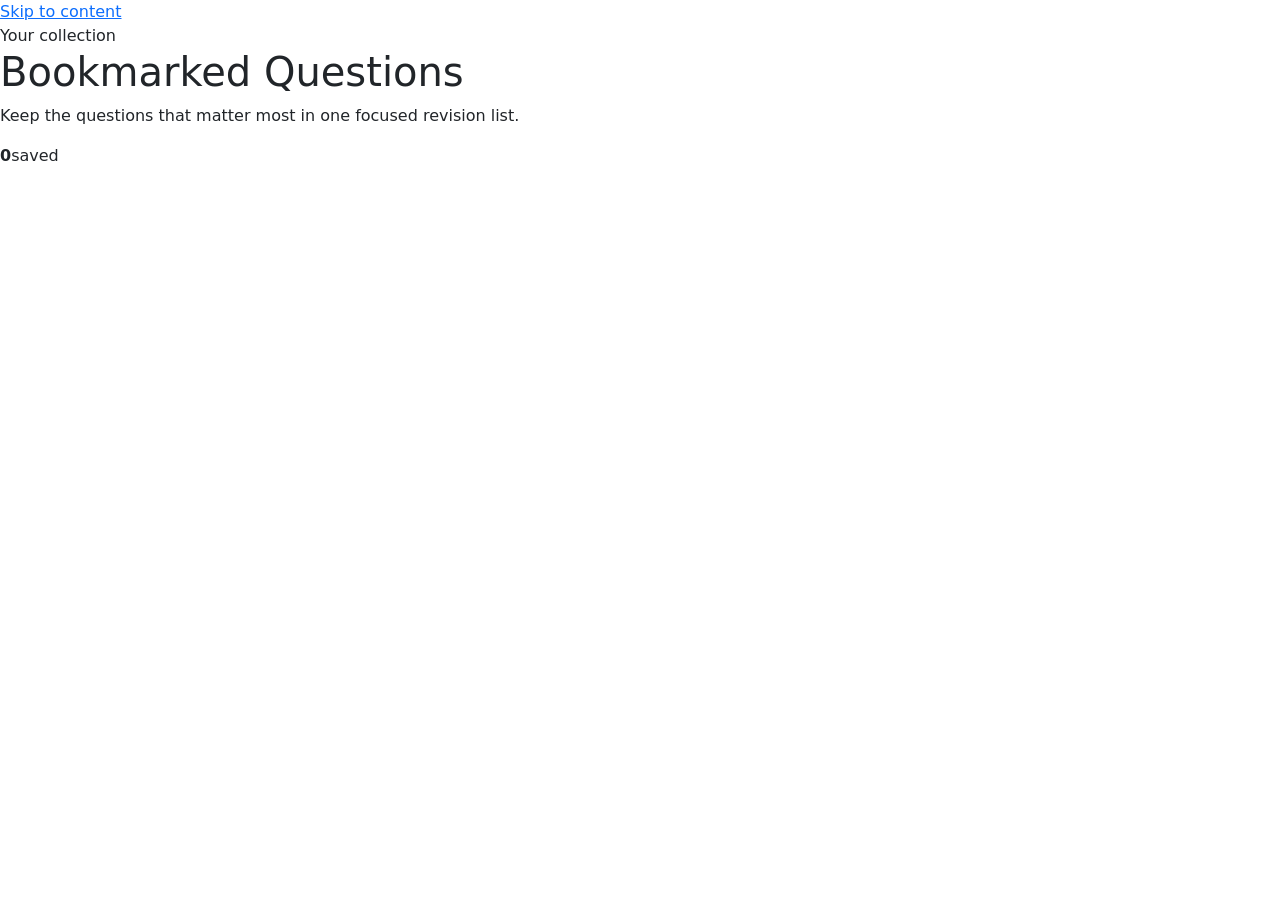
==== bookmarks.html @ b69c65d0 "initial" ====
<!doctype html>
<html lang="en">
<head>
  <meta charset="utf-8"><meta name="viewport" content="width=device-width,initial-scale=1"><meta name="description" content="Review your bookmarked interview questions."><meta name="theme-color" content="#2563eb"><title>Bookmarks — SkillInterview</title>
  <link rel="preconnect" href="https://fonts.googleapis.com"><link rel="preconnect" href="https://fonts.gstatic.com" crossorigin><link href="https://fonts.googleapis.com/css2?family=Poppins:wght@400;500;600;700&display=swap" rel="stylesheet">
  <link href="https://cdn.jsdelivr.net/npm/bootstrap@5.3.7/dist/css/bootstrap.min.css" rel="stylesheet"><link href="https://cdn.jsdelivr.net/npm/bootstrap-icons@1.13.1/font/bootstrap-icons.min.css" rel="stylesheet"><link href="assets/css/style.css" rel="stylesheet"><link href="assets/css/responsive.css" rel="stylesheet">
</head>
<body data-page="bookmarks">
  <a class="skip-link" href="#main-content">Skip to content</a><header id="site-header"></header><div id="mobile-backdrop" class="mobile-backdrop" hidden></div>
  <div class="app-shell"><aside id="sidebar" class="sidebar" aria-label="Categories"></aside>
    <main id="main-content" class="main-content">
      <section class="page-header"><span class="section-kicker">Your collection</span><div class="page-title-row"><div><h1>Bookmarked Questions</h1><p>Keep the questions that matter most in one focused revision list.</p></div><div class="question-count"><strong id="visible-count">0</strong><span>saved</span></div></div></section>
      <section id="questions-list" class="questions-list" aria-live="polite"></section>
    </main>
  </div><div id="toast-region" class="toast-region" aria-live="polite"></div>
  <script src="https://cdn.jsdelivr.net/npm/bootstrap@5.3.7/dist/js/bootstrap.bundle.min.js"></script><script type="module" src="assets/js/app.js"></script>
</body></html>
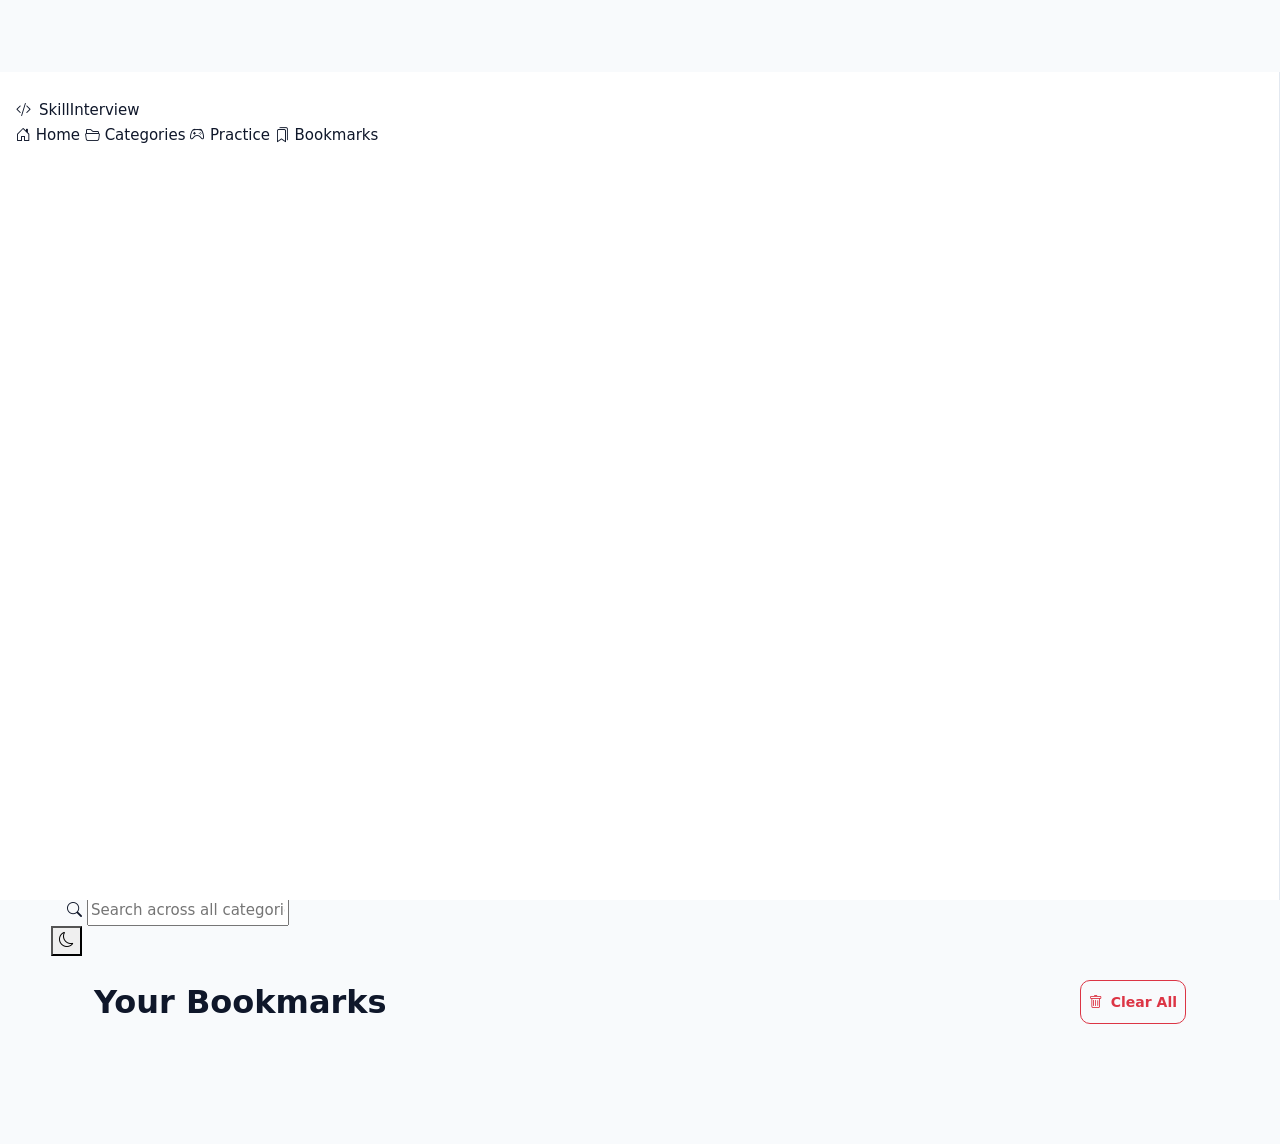
==== commit de7f9b2e: "initial" ====
--- a/bookmarks.html
+++ b/bookmarks.html
@@ -1,17 +1,113 @@
-<!doctype html>
+<!DOCTYPE html>
 <html lang="en">
 <head>
-  <meta charset="utf-8"><meta name="viewport" content="width=device-width,initial-scale=1"><meta name="description" content="Review your bookmarked interview questions."><meta name="theme-color" content="#2563eb"><title>Bookmarks — SkillInterview</title>
-  <link rel="preconnect" href="https://fonts.googleapis.com"><link rel="preconnect" href="https://fonts.gstatic.com" crossorigin><link href="https://fonts.googleapis.com/css2?family=Poppins:wght@400;500;600;700&display=swap" rel="stylesheet">
-  <link href="https://cdn.jsdelivr.net/npm/bootstrap@5.3.7/dist/css/bootstrap.min.css" rel="stylesheet"><link href="https://cdn.jsdelivr.net/npm/bootstrap-icons@1.13.1/font/bootstrap-icons.min.css" rel="stylesheet"><link href="assets/css/style.css" rel="stylesheet"><link href="assets/css/responsive.css" rel="stylesheet">
+    <meta charset="UTF-8">
+    <meta name="viewport" content="width=device-width, initial-scale=1.0">
+    <title>SkillInterview - Bookmarks</title>
+    <!-- Bootstrap CSS -->
+    <link href="https://cdn.jsdelivr.net/npm/bootstrap@5.3.0/dist/css/bootstrap.min.css" rel="stylesheet">
+    <!-- Bootstrap Icons -->
+    <link rel="stylesheet" href="https://cdn.jsdelivr.net/npm/bootstrap-icons@1.11.1/font/bootstrap-icons.css">
+    <!-- Custom CSS -->
+    <link rel="stylesheet" href="assets/css/style.css">
+    <link rel="stylesheet" href="assets/css/responsive.css">
 </head>
-<body data-page="bookmarks">
-  <a class="skip-link" href="#main-content">Skip to content</a><header id="site-header"></header><div id="mobile-backdrop" class="mobile-backdrop" hidden></div>
-  <div class="app-shell"><aside id="sidebar" class="sidebar" aria-label="Categories"></aside>
-    <main id="main-content" class="main-content">
-      <section class="page-header"><span class="section-kicker">Your collection</span><div class="page-title-row"><div><h1>Bookmarked Questions</h1><p>Keep the questions that matter most in one focused revision list.</p></div><div class="question-count"><strong id="visible-count">0</strong><span>saved</span></div></div></section>
-      <section id="questions-list" class="questions-list" aria-live="polite"></section>
-    </main>
-  </div><div id="toast-region" class="toast-region" aria-live="polite"></div>
-  <script src="https://cdn.jsdelivr.net/npm/bootstrap@5.3.7/dist/js/bootstrap.bundle.min.js"></script><script type="module" src="assets/js/app.js"></script>
-</body></html>
+<body data-theme="light">
+    <div class="app-container">
+        <!-- Sidebar -->
+        <aside class="sidebar" id="sidebar">
+            <div class="sidebar-header">
+                <a href="index.html" class="sidebar-brand">
+                    <i class="bi bi-code-slash me-2"></i>SkillInterview
+                </a>
+            </div>
+            <nav class="sidebar-nav">
+                <a href="index.html" class="nav-item"><i class="bi bi-house-door"></i> Home</a>
+                <a href="categories.html?cat=python.json" class="nav-item"><i class="bi bi-folder2-open"></i> Categories</a>
+                <a href="practice.html" class="nav-item"><i class="bi bi-controller"></i> Practice</a>
+                <a href="bookmarks.html" class="nav-item active"><i class="bi bi-bookmarks"></i> Bookmarks</a>
+            </nav>
+        </aside>
+
+        <!-- Main Content -->
+        <main class="main-content">
+            <!-- Top Header -->
+            <header class="top-header">
+                <button class="sidebar-toggle-btn" id="sidebarToggle">
+                    <i class="bi bi-list"></i>
+                </button>
+                <div class="search-wrapper m-0 mx-3 flex-grow-1" style="max-width: 400px;">
+                    <i class="bi bi-search search-icon"></i>
+                    <input type="text" class="search-input" id="globalSearch" placeholder="Search across all categories...">
+                </div>
+                <div class="ms-auto d-flex align-items-center">
+                    <button class="theme-toggle-btn" id="themeToggle" title="Toggle Dark Mode">
+                        <i class="bi bi-moon"></i>
+                    </button>
+                </div>
+            </header>
+
+            <section class="container px-4 py-4">
+                <div class="d-flex justify-content-between align-items-center mb-4">
+                    <h2 class="fw-bold m-0">Your Bookmarks</h2>
+                    <button class="btn btn-outline-danger btn-sm" onclick="clearBookmarks()">
+                        <i class="bi bi-trash"></i> Clear All
+                    </button>
+                </div>
+                
+                <div id="bookmarksContainer">
+                    <!-- Bookmarked questions load here -->
+                </div>
+            </section>
+        </main>
+    </div>
+
+    <!-- Scripts -->
+    <script src="assets/js/darkmode.js"></script>
+    <script src="assets/js/app.js"></script>
+    <script src="assets/js/bookmarks.js"></script>
+    <script src="assets/js/loader.js"></script>
+    <script src="assets/js/search.js"></script>
+    
+    <script>
+        document.addEventListener('DOMContentLoaded', () => {
+            renderBookmarks();
+        });
+
+        // We override the global bookmark handler here to also remove the card from the UI
+        const originalHandleBookmark = window.DataLoader.handleBookmark;
+        window.DataLoader.handleBookmark = function(btnElement, encodedQuestion) {
+            originalHandleBookmark.call(this, btnElement, encodedQuestion);
+            // Re-render after a slight delay to allow animation or immediate removal
+            setTimeout(renderBookmarks, 300);
+        };
+
+        function renderBookmarks() {
+            const container = document.getElementById('bookmarksContainer');
+            const bookmarks = BookmarkManager.getBookmarks();
+            
+            if (bookmarks.length === 0) {
+                container.innerHTML = `
+                    <div class="text-center py-5">
+                        <i class="bi bi-bookmarks text-muted mb-3" style="font-size: 3rem;"></i>
+                        <h4 class="text-muted">No bookmarks yet</h4>
+                        <p class="text-muted">Questions you save will appear here.</p>
+                        <a href="categories.html?cat=python.json" class="btn btn-primary mt-2">Start Exploring</a>
+                    </div>
+                `;
+                return;
+            }
+
+            const html = bookmarks.map(q => window.DataLoader.renderQuestion(q)).join('');
+            container.innerHTML = html;
+        }
+
+        function clearBookmarks() {
+            if(confirm("Are you sure you want to clear all bookmarks?")) {
+                localStorage.removeItem('skillinterview_bookmarks');
+                renderBookmarks();
+            }
+        }
+    </script>
+</body>
+</html>
--- a/assets/css/style.css
+++ b/assets/css/style.css
@@ -0,0 +1,3 @@
+:root{--primary:#2563eb;--primary-dark:#1d4ed8;--accent:#3b82f6;--success:#22c55e;--warning:#f59e0b;--danger:#ef4444;--bg:#f8fafc;--surface:#fff;--surface-2:#f1f5f9;--text:#0f172a;--muted:#64748b;--border:#e2e8f0;--shadow:0 12px 32px rgba(15,23,42,.07);--shadow-sm:0 4px 16px rgba(15,23,42,.06);--radius:16px;--header:72px;--sidebar:260px;--ease:180ms ease}
+[data-theme=dark]{--bg:#0b1120;--surface:#111827;--surface-2:#1e293b;--text:#f8fafc;--muted:#94a3b8;--border:#263449;--shadow:0 14px 40px rgba(0,0,0,.24);--shadow-sm:0 4px 18px rgba(0,0,0,.2)}
+*{box-sizing:border-box}html{scroll-behavior:smooth}body{margin:0;background:var(--bg);color:var(--text);font-family:Poppins,system-ui,sans-serif;font-size:15px;line-height:1.65;transition:background var(--ease),color var(--ease)}button,input{font:inherit}a{color:inherit;text-decoration:none}img{max-width:100%}.skip-link{position:fixed;z-index:9999;top:8px;left:8px;padding:10px 14px;background:var(--primary);color:#fff;border-radius:8px;transform:translateY(-150%)}.skip-link:focus{transform:none}.site-header{position:sticky;top:0;z-index:1040;height:var(--header);display:flex;align-items:center;background:color-mix(in srgb,var(--surface) 94%,transparent);border-bottom:1px solid var(--border);backdrop-filter:blur(16px)}.navbar-inner{width:100%;display:flex;align-items:center;gap:28px;padding:0 28px}.brand{display:flex;align-items:center;gap:11px;font-size:19px;font-weight:700;white-space:nowrap}.brand-mark{width:38px;height:38px;display:grid;place-items:center;background:var(--primary);color:#fff;border-radius:11px;font-size:20px;box-shadow:0 7px 16px rgba(37,99,235,.25)}.desktop-nav{display:flex;align-items:center;gap:4px}.desktop-nav a{padding:9px 12px;border-radius:9px;color:var(--muted);font-size:14px;font-weight:500}.desktop-nav a:hover,.desktop-nav a.active{color:var(--primary);background:color-mix(in srgb,var(--primary) 8%,transparent)}.nav-actions{display:flex;align-items:center;gap:8px;margin-left:auto}.header-search{position:relative;width:min(310px,24vw)}.header-search i{position:absolute;left:13px;top:50%;transform:translateY(-50%);color:var(--muted)}.header-search input{width:100%;height:42px;padding:0 14px 0 38px;color:var(--text);background:var(--surface-2);border:1px solid transparent;border-radius:10px;outline:0}.header-search input:focus{border-color:var(--accent);box-shadow:0 0 0 3px rgba(37,99,235,.12)}.icon-btn,.menu-btn{width:44px;height:44px;display:grid;place-items:center;border:1px solid var(--border);background:var(--surface);color:var(--text);border-radius:11px;cursor:pointer;transition:all var(--ease)}.icon-btn:hover,.menu-btn:hover{border-color:var(--primary);color:var(--primary)}.menu-btn{display:none}.app-shell{display:grid;grid-template-columns:var(--sidebar) minmax(0,1fr);min-height:calc(100vh - var(--header))}.sidebar{position:sticky;top:var(--header);height:calc(100vh - var(--header));overflow-y:auto;padding:26px 16px;background:var(--surface);border-right:1px solid var(--border)}.sidebar-label{display:block;padding:0 12px 10px;color:var(--muted);font-size:11px;font-weight:600;letter-spacing:.12em;text-transform:uppercase}.sidebar-list{display:grid;gap:3px}.sidebar-link{display:flex;align-items:center;gap:12px;min-height:44px;padding:9px 12px;color:var(--muted);font-size:13px;font-weight:500;border-radius:9px;transition:all var(--ease)}.sidebar-link i{width:20px;font-size:17px}.sidebar-link:hover,.sidebar-link.active{color:var(--primary);background:color-mix(in srgb,var(--primary) 9%,transparent)}.sidebar-progress{margin:26px 6px 0;padding:16px;background:var(--surface-2);border:1px solid var(--border);border-radius:13px}.sidebar-progress p{margin:0 0 8px;font-size:12px;color:var(--muted)}.sidebar-progress strong{display:block;margin-bottom:9px;font-size:14px}.main-content{min-width:0;padding:36px clamp(20px,4vw,64px) 72px}.hero{display:grid;grid-template-columns:minmax(0,1.25fr) minmax(320px,.75fr);align-items:center;gap:clamp(36px,6vw,80px);min-height:520px;padding:56px clamp(4px,2vw,28px)}.eyebrow,.section-kicker{display:inline-flex;align-items:center;gap:7px;color:var(--primary);font-size:12px;font-weight:600;letter-spacing:.08em;text-transform:uppercase}.hero h1{max-width:720px;margin:16px 0;font-size:clamp(2.55rem,5vw,4.65rem);line-height:1.08;letter-spacing:-.045em;font-weight:700}.hero h1 span{color:var(--primary)}.hero-copy>p{max-width:690px;margin:0;color:var(--muted);font-size:clamp(1rem,1.45vw,1.15rem)}.hero-actions{display:flex;flex-wrap:wrap;gap:12px;margin-top:28px}.btn{display:inline-flex;align-items:center;justify-content:center;gap:8px;min-height:44px;border-radius:10px;font-weight:600;font-size:14px}.btn-primary{background:var(--primary);border-color:var(--primary);box-shadow:0 8px 18px rgba(37,99,235,.2)}.btn-primary:hover{background:var(--primary-dark);border-color:var(--primary-dark);transform:translateY(-1px)}.btn-light{color:var(--text);background:var(--surface);border:1px solid var(--border)}.btn-light:hover{color:var(--primary);background:var(--surface);border-color:var(--primary)}.hero-search{position:relative;display:flex;align-items:center;max-width:660px;margin-top:30px;padding:6px;background:var(--surface);border:1px solid var(--border);border-radius:13px;box-shadow:var(--shadow-sm)}.hero-search i{margin-left:13px;color:var(--muted)}.hero-search input{min-width:0;flex:1;height:46px;padding:0 12px;color:var(--text);background:transparent;border:0;outline:0}.hero-search button{height:42px;padding:0 20px;color:#fff;background:var(--primary);border:0;border-radius:9px;font-weight:600}.hero-panel{padding:26px;background:var(--surface);border:1px solid var(--border);border-radius:20px;box-shadow:var(--shadow);animation:slideUp .55s ease both}.hero-panel-head{display:flex;justify-content:space-between;margin-bottom:11px;font-size:13px;color:var(--muted)}.hero-panel-head strong{color:var(--primary)}.progress{height:8px;background:var(--surface-2)}.progress-bar{background:var(--primary)}.mini-lesson{display:grid;grid-template-columns:48px 1fr auto;align-items:center;gap:13px;margin:26px 0;padding:16px;background:var(--surface-2);border-radius:13px}.mini-lesson div:nth-child(2){display:grid}.mini-lesson small{color:var(--muted)}.category-symbol{width:46px;height:46px;display:grid;place-items:center;color:var(--primary);background:color-mix(in srgb,var(--primary) 10%,var(--surface));border-radius:11px;font-size:21px}.hero-stats{display:grid;grid-template-columns:repeat(3,1fr);gap:8px}.hero-stats div{display:grid;text-align:center}.hero-stats strong{font-size:20px}.hero-stats span{color:var(--muted);font-size:11px}.content-section,.how-it-works{padding:52px 4px}.section-heading{display:flex;align-items:end;justify-content:space-between;gap:20px;margin-bottom:26px}.section-heading h2{margin:5px 0 3px;font-size:clamp(1.6rem,2.5vw,2.15rem);letter-spacing:-.025em}.section-heading p{margin:0;color:var(--muted)}.section-heading>a{color:var(--primary);font-weight:600;font-size:13px}.category-grid{display:grid;grid-template-columns:repeat(5,minmax(0,1fr));gap:14px}.category-card{position:relative;min-height:174px;padding:21px;background:var(--surface);border:1px solid var(--border);border-radius:var(--radius);box-shadow:var(--shadow-sm);transition:transform var(--ease),border var(--ease),box-shadow var(--ease);animation:fadeIn .4s ease both}.category-card:hover{transform:translateY(-4px);border-color:color-mix(in srgb,var(--primary) 40%,var(--border));box-shadow:var(--shadow)}.category-card h3{margin:18px 0 5px;font-size:15px}.category-card p{margin:0;color:var(--muted);font-size:12px;line-height:1.5}.category-card .count{position:absolute;top:20px;right:18px;color:var(--muted);font-size:11px}.steps-grid{display:grid;grid-template-columns:repeat(3,1fr);gap:16px}.steps-grid article{position:relative;padding:26px;background:var(--surface);border:1px solid var(--border);border-radius:var(--radius)}.steps-grid article>span{position:absolute;right:20px;top:16px;color:color-mix(in srgb,var(--primary) 18%,transparent);font-size:35px;font-weight:700}.steps-grid i{font-size:24px;color:var(--primary)}.steps-grid h3{margin:18px 0 7px;font-size:16px}.steps-grid p{margin:0;color:var(--muted);font-size:13px}.page-header{padding:8px 0 28px;border-bottom:1px solid var(--border)}.breadcrumb{margin-bottom:22px;font-size:12px}.breadcrumb a{color:var(--primary)}.breadcrumb-item.active{color:var(--muted)}.page-title-row{display:flex;align-items:end;justify-content:space-between;gap:24px}.page-title-row h1{margin:4px 0 5px;font-size:clamp(1.85rem,3vw,2.6rem);letter-spacing:-.03em}.page-title-row p{margin:0;color:var(--muted)}.question-count{display:grid;min-width:108px;padding:14px 17px;text-align:center;background:var(--surface);border:1px solid var(--border);border-radius:13px}.question-count strong{font-size:19px;color:var(--primary)}.question-count span{font-size:10px;text-transform:uppercase;letter-spacing:.08em;color:var(--muted)}.question-toolbar{position:sticky;top:calc(var(--header) + 10px);z-index:20;display:flex;justify-content:space-between;gap:16px;margin:24px 0;padding:12px;background:color-mix(in srgb,var(--bg) 90%,transparent);border:1px solid var(--border);border-radius:14px;backdrop-filter:blur(15px)}.toolbar-search{position:relative;flex:1;max-width:540px}.toolbar-search i{position:absolute;left:13px;top:50%;transform:translateY(-50%);color:var(--muted)}.toolbar-search input{width:100%;height:44px;padding:0 54px 0 39px;color:var(--text);background:var(--surface);border:1px solid var(--border);border-radius:10px;outline:0}.toolbar-search input:focus{border-color:var(--primary);box-shadow:0 0 0 3px rgba(37,99,235,.1)}.toolbar-search kbd{position:absolute;right:10px;top:10px;color:var(--muted);background:var(--surface-2);border:1px solid var(--border)}.filter-group{display:flex;gap:5px}.filter-btn{min-height:44px;padding:0 14px;color:var(--muted);background:transparent;border:0;border-radius:9px;font-size:12px;font-weight:600;cursor:pointer}.filter-btn:hover,.filter-btn.active{color:var(--primary);background:color-mix(in srgb,var(--primary) 9%,var(--surface))}.questions-list{display:grid;gap:13px}.question-card{background:var(--surface);border:1px solid var(--border);border-radius:14px;overflow:hidden;box-shadow:var(--shadow-sm);animation:slideUp .35s ease both}.question-card.open{border-color:color-mix(in srgb,var(--primary) 38%,var(--border))}.question-summary{display:grid;grid-template-columns:minmax(0,1fr) auto;gap:18px;width:100%;padding:20px;text-align:left;color:var(--text);background:transparent;border:0;cursor:pointer}.question-meta{display:flex;align-items:center;gap:8px;flex-wrap:wrap;margin-bottom:8px}.badge-pill{display:inline-flex;align-items:center;padding:4px 8px;border-radius:999px;font-size:10px;font-weight:600}.badge-beginner{color:#15803d;background:rgba(34,197,94,.12)}.badge-intermediate{color:#b45309;background:rgba(245,158,11,.13)}.badge-advanced{color:#dc2626;background:rgba(239,68,68,.11)}.topic-label,.time-label{color:var(--muted);font-size:11px}.question-summary h2{margin:0;font-size:15px;line-height:1.55}.question-actions{display:flex;align-items:center;gap:4px}.question-actions .icon-btn{border-color:transparent}.question-actions .expand-icon{transition:transform .25s ease}.question-card.open .expand-icon{transform:rotate(180deg)}.question-body{display:grid;grid-template-rows:0fr;border-top:0 solid var(--border);transition:grid-template-rows .3s ease}.question-card.open .question-body{grid-template-rows:1fr;border-top-width:1px}.question-body-inner{min-height:0;overflow:hidden}.answer-content{padding:22px}.answer-content h3{display:flex;align-items:center;gap:8px;margin:18px 0 8px;font-size:13px}.answer-content h3:first-child{margin-top:0}.answer-content p,.answer-content li{color:var(--muted);font-size:13px}.answer-content ul{margin:0;padding-left:20px}.code-wrap{margin:16px 0;background:#0f172a;border-radius:12px;overflow:hidden}.code-head{display:flex;justify-content:space-between;align-items:center;padding:9px 13px;color:#94a3b8;background:#172033;font-size:11px}.code-head button{color:#cbd5e1;background:transparent;border:0}.code-wrap pre{margin:0;padding:16px;overflow:auto;color:#e2e8f0;font:12px/1.7 ui-monospace,SFMono-Regular,Consolas,monospace}.output-box{padding:12px 14px;color:var(--text);background:var(--surface-2);border-left:3px solid var(--success);border-radius:0 9px 9px 0;font:12px ui-monospace,monospace}.detail-grid{display:grid;grid-template-columns:repeat(2,minmax(0,1fr));gap:12px;margin-top:14px}.detail-card{padding:15px;background:var(--surface-2);border-radius:11px}.detail-card.warning{background:rgba(245,158,11,.08)}.detail-card.tip{background:rgba(37,99,235,.07)}.question-footer{display:flex;align-items:center;gap:8px;margin-top:18px;padding-top:15px;border-top:1px solid var(--border)}.question-footer .completed-btn{margin-right:auto}.completed-btn.completed{color:#15803d;border-color:var(--success);background:rgba(34,197,94,.08)}.loading-state,.empty-state{padding:60px 20px;text-align:center;color:var(--muted)}.empty-state i{display:block;margin-bottom:13px;font-size:38px;color:var(--primary)}.practice-card{max-width:850px;margin:36px auto 20px;padding:clamp(24px,5vw,48px);background:var(--surface);border:1px solid var(--border);border-radius:20px;box-shadow:var(--shadow)}.practice-top{display:flex;justify-content:space-between;align-items:center}.practice-label{margin:40px 0 10px;color:var(--primary);font-size:11px;font-weight:600;letter-spacing:.1em;text-transform:uppercase}.practice-card h2{min-height:84px;margin:0;font-size:clamp(1.35rem,2.5vw,2rem);line-height:1.5}.practice-answer{margin-top:28px;padding:22px;color:var(--muted);background:var(--surface-2);border-left:4px solid var(--primary);border-radius:0 12px 12px 0;animation:fadeIn .3s ease}.reveal-btn{margin-top:30px}.practice-controls{display:flex;justify-content:center;gap:10px}.keyboard-help{text-align:center;color:var(--muted);font-size:11px;margin-top:18px}.toast-region{position:fixed;right:20px;bottom:20px;z-index:1100;display:grid;gap:8px}.app-toast{padding:12px 16px;color:#fff;background:#0f172a;border-radius:10px;box-shadow:var(--shadow);font-size:13px;animation:slideUp .25s ease}.mobile-backdrop{position:fixed;inset:var(--header) 0 0;z-index:1025;background:rgba(15,23,42,.45)}.ripple{position:absolute;border-radius:50%;background:rgba(255,255,255,.35);transform:scale(0);animation:ripple .55s linear;pointer-events:none}@keyframes ripple{to{transform:scale(4);opacity:0}}@keyframes fadeIn{from{opacity:0}to{opacity:1}}@keyframes slideUp{from{opacity:0;transform:translateY(12px)}to{opacity:1;transform:none}}@media(prefers-reduced-motion:reduce){*,*::before,*::after{scroll-behavior:auto!important;animation-duration:.01ms!important;transition-duration:.01ms!important}}
--- a/assets/css/responsive.css
+++ b/assets/css/responsive.css
@@ -0,0 +1,5 @@
+@media(max-width:1199.98px){:root{--sidebar:230px}.category-grid{grid-template-columns:repeat(3,minmax(0,1fr))}.hero{grid-template-columns:minmax(0,1.2fr) minmax(300px,.8fr);gap:38px}.navbar-inner{padding:0 20px}.desktop-nav a{padding-inline:8px}.header-search{width:210px}}
+@media(max-width:991.98px){.menu-btn{display:grid}.desktop-nav{display:none}.header-search{width:min(380px,48vw)}.app-shell{display:block}.sidebar{position:fixed;z-index:1030;top:var(--header);left:0;width:min(300px,86vw);height:calc(100vh - var(--header));transform:translateX(-105%);transition:transform .25s ease;box-shadow:var(--shadow)}.sidebar.open{transform:none}.main-content{padding:30px 28px 64px}.hero{grid-template-columns:1fr;min-height:auto;padding-top:34px}.hero-panel{max-width:620px}.category-grid{grid-template-columns:repeat(3,minmax(0,1fr))}.question-toolbar{top:calc(var(--header) + 6px);flex-direction:column}.toolbar-search{max-width:none}.steps-grid{grid-template-columns:repeat(3,minmax(0,1fr))}}
+@media(max-width:767.98px){:root{--header:64px}.navbar-inner{gap:10px;padding:0 15px}.brand{font-size:17px}.brand-mark{width:36px;height:36px}.header-search{display:none}.main-content{padding:24px 16px 70px}.hero{gap:30px;padding:26px 0 34px}.hero h1{font-size:clamp(2.3rem,12vw,3.4rem)}.hero-actions{display:grid;grid-template-columns:1fr 1fr}.hero-search button{padding-inline:14px}.hero-panel{padding:20px}.content-section,.how-it-works{padding:38px 0}.category-grid{grid-template-columns:repeat(2,minmax(0,1fr));gap:10px}.category-card{min-height:160px;padding:17px}.steps-grid{grid-template-columns:1fr}.section-heading{align-items:flex-start}.section-heading p{font-size:13px}.page-header{padding-top:0}.page-title-row{align-items:flex-start}.question-count{min-width:90px}.filter-group{overflow-x:auto;padding-bottom:2px}.filter-btn{flex:0 0 auto}.question-toolbar{margin:18px 0}.question-summary{padding:16px;gap:8px}.question-actions{flex-direction:column}.answer-content{padding:18px 16px}.detail-grid{grid-template-columns:1fr}.practice-card{margin-top:24px;padding:24px 20px}.practice-controls .btn{flex:1;padding-inline:8px}.keyboard-help{display:none}}
+@media(max-width:479.98px){.nav-actions>a.icon-btn{display:none}.hero-actions{grid-template-columns:1fr}.hero-search{padding:4px}.hero-search input{font-size:13px}.hero-search button{font-size:12px}.category-grid{grid-template-columns:1fr 1fr}.category-card p{display:none}.category-card{min-height:126px}.page-title-row{display:block}.question-count{display:inline-flex;align-items:center;gap:7px;margin-top:18px;padding:8px 12px}.question-summary{grid-template-columns:1fr}.question-actions{flex-direction:row;justify-content:flex-end}.question-footer{flex-wrap:wrap}.question-footer .completed-btn{width:100%;margin:0 0 5px}.practice-controls{display:grid;grid-template-columns:1fr 1fr}.practice-controls #shuffle-questions{grid-row:2;grid-column:1/-1}.hero-stats strong{font-size:17px}.hero-stats span{font-size:9px}}
+@media(max-width:359.98px){.category-grid{grid-template-columns:1fr}.hero h1{font-size:2.25rem}.hero-panel{padding:16px}.mini-lesson{padding:12px}.brand span:last-child{display:none}}
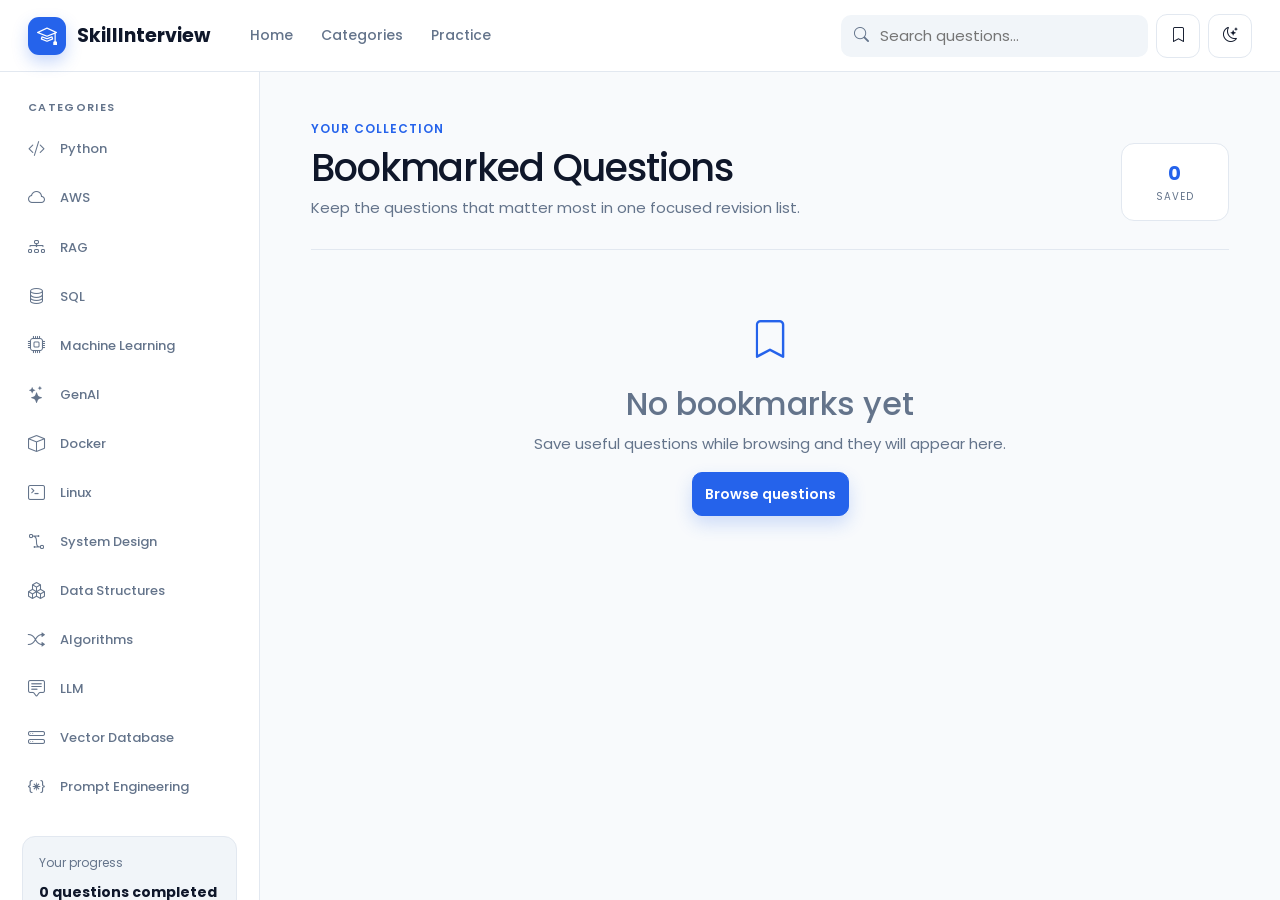
==== commit a6c2d048: "initial" ====
--- a/bookmarks.html
+++ b/bookmarks.html
@@ -1,113 +1,3 @@
-<!DOCTYPE html>
-<html lang="en">
-<head>
-    <meta charset="UTF-8">
-    <meta name="viewport" content="width=device-width, initial-scale=1.0">
-    <title>SkillInterview - Bookmarks</title>
-    <!-- Bootstrap CSS -->
-    <link href="https://cdn.jsdelivr.net/npm/bootstrap@5.3.0/dist/css/bootstrap.min.css" rel="stylesheet">
-    <!-- Bootstrap Icons -->
-    <link rel="stylesheet" href="https://cdn.jsdelivr.net/npm/bootstrap-icons@1.11.1/font/bootstrap-icons.css">
-    <!-- Custom CSS -->
-    <link rel="stylesheet" href="assets/css/style.css">
-    <link rel="stylesheet" href="assets/css/responsive.css">
-</head>
-<body data-theme="light">
-    <div class="app-container">
-        <!-- Sidebar -->
-        <aside class="sidebar" id="sidebar">
-            <div class="sidebar-header">
-                <a href="index.html" class="sidebar-brand">
-                    <i class="bi bi-code-slash me-2"></i>SkillInterview
-                </a>
-            </div>
-            <nav class="sidebar-nav">
-                <a href="index.html" class="nav-item"><i class="bi bi-house-door"></i> Home</a>
-                <a href="categories.html?cat=python.json" class="nav-item"><i class="bi bi-folder2-open"></i> Categories</a>
-                <a href="practice.html" class="nav-item"><i class="bi bi-controller"></i> Practice</a>
-                <a href="bookmarks.html" class="nav-item active"><i class="bi bi-bookmarks"></i> Bookmarks</a>
-            </nav>
-        </aside>
-
-        <!-- Main Content -->
-        <main class="main-content">
-            <!-- Top Header -->
-            <header class="top-header">
-                <button class="sidebar-toggle-btn" id="sidebarToggle">
-                    <i class="bi bi-list"></i>
-                </button>
-                <div class="search-wrapper m-0 mx-3 flex-grow-1" style="max-width: 400px;">
-                    <i class="bi bi-search search-icon"></i>
-                    <input type="text" class="search-input" id="globalSearch" placeholder="Search across all categories...">
-                </div>
-                <div class="ms-auto d-flex align-items-center">
-                    <button class="theme-toggle-btn" id="themeToggle" title="Toggle Dark Mode">
-                        <i class="bi bi-moon"></i>
-                    </button>
-                </div>
-            </header>
-
-            <section class="container px-4 py-4">
-                <div class="d-flex justify-content-between align-items-center mb-4">
-                    <h2 class="fw-bold m-0">Your Bookmarks</h2>
-                    <button class="btn btn-outline-danger btn-sm" onclick="clearBookmarks()">
-                        <i class="bi bi-trash"></i> Clear All
-                    </button>
-                </div>
-                
-                <div id="bookmarksContainer">
-                    <!-- Bookmarked questions load here -->
-                </div>
-            </section>
-        </main>
-    </div>
-
-    <!-- Scripts -->
-    <script src="assets/js/darkmode.js"></script>
-    <script src="assets/js/app.js"></script>
-    <script src="assets/js/bookmarks.js"></script>
-    <script src="assets/js/loader.js"></script>
-    <script src="assets/js/search.js"></script>
-    
-    <script>
-        document.addEventListener('DOMContentLoaded', () => {
-            renderBookmarks();
-        });
-
-        // We override the global bookmark handler here to also remove the card from the UI
-        const originalHandleBookmark = window.DataLoader.handleBookmark;
-        window.DataLoader.handleBookmark = function(btnElement, encodedQuestion) {
-            originalHandleBookmark.call(this, btnElement, encodedQuestion);
-            // Re-render after a slight delay to allow animation or immediate removal
-            setTimeout(renderBookmarks, 300);
-        };
-
-        function renderBookmarks() {
-            const container = document.getElementById('bookmarksContainer');
-            const bookmarks = BookmarkManager.getBookmarks();
-            
-            if (bookmarks.length === 0) {
-                container.innerHTML = `
-                    <div class="text-center py-5">
-                        <i class="bi bi-bookmarks text-muted mb-3" style="font-size: 3rem;"></i>
-                        <h4 class="text-muted">No bookmarks yet</h4>
-                        <p class="text-muted">Questions you save will appear here.</p>
-                        <a href="categories.html?cat=python.json" class="btn btn-primary mt-2">Start Exploring</a>
-                    </div>
-                `;
-                return;
-            }
-
-            const html = bookmarks.map(q => window.DataLoader.renderQuestion(q)).join('');
-            container.innerHTML = html;
-        }
-
-        function clearBookmarks() {
-            if(confirm("Are you sure you want to clear all bookmarks?")) {
-                localStorage.removeItem('skillinterview_bookmarks');
-                renderBookmarks();
-            }
-        }
-    </script>
-</body>
-</html>
+<!doctype html><html lang="en"><head><meta charset="utf-8"><meta name="viewport" content="width=device-width,initial-scale=1"><meta name="description" content="Review your bookmarked interview questions."><meta name="theme-color" content="#2563eb"><title>Bookmarks — SkillInterview</title>
+<link rel="preconnect" href="https://fonts.googleapis.com"><link rel="preconnect" href="https://fonts.gstatic.com" crossorigin><link href="https://fonts.googleapis.com/css2?family=Poppins:wght@400;500;600;700&display=swap" rel="stylesheet"><link href="https://cdn.jsdelivr.net/npm/bootstrap@5.3.7/dist/css/bootstrap.min.css" rel="stylesheet"><link href="https://cdn.jsdelivr.net/npm/bootstrap-icons@1.13.1/font/bootstrap-icons.min.css" rel="stylesheet"><link href="assets/css/style.css" rel="stylesheet"><link href="assets/css/responsive.css" rel="stylesheet"></head>
+<body data-page="bookmarks"><a class="skip-link" href="#main-content">Skip to content</a><header id="site-header"></header><div id="mobile-backdrop" class="mobile-backdrop" hidden></div><div class="app-shell"><aside id="sidebar" class="sidebar" aria-label="Categories"></aside><main id="main-content" class="main-content"><section class="page-header"><span class="section-kicker">Your collection</span><div class="page-title-row"><div><h1>Bookmarked Questions</h1><p>Keep the questions that matter most in one focused revision list.</p></div><div class="question-count"><strong id="visible-count">0</strong><span>saved</span></div></div></section><section id="questions-list" class="questions-list" aria-live="polite"></section></main></div><div id="toast-region" class="toast-region" aria-live="polite"></div><script src="https://cdn.jsdelivr.net/npm/bootstrap@5.3.7/dist/js/bootstrap.bundle.min.js"></script><script type="module" src="assets/js/app.js"></script></body></html>
